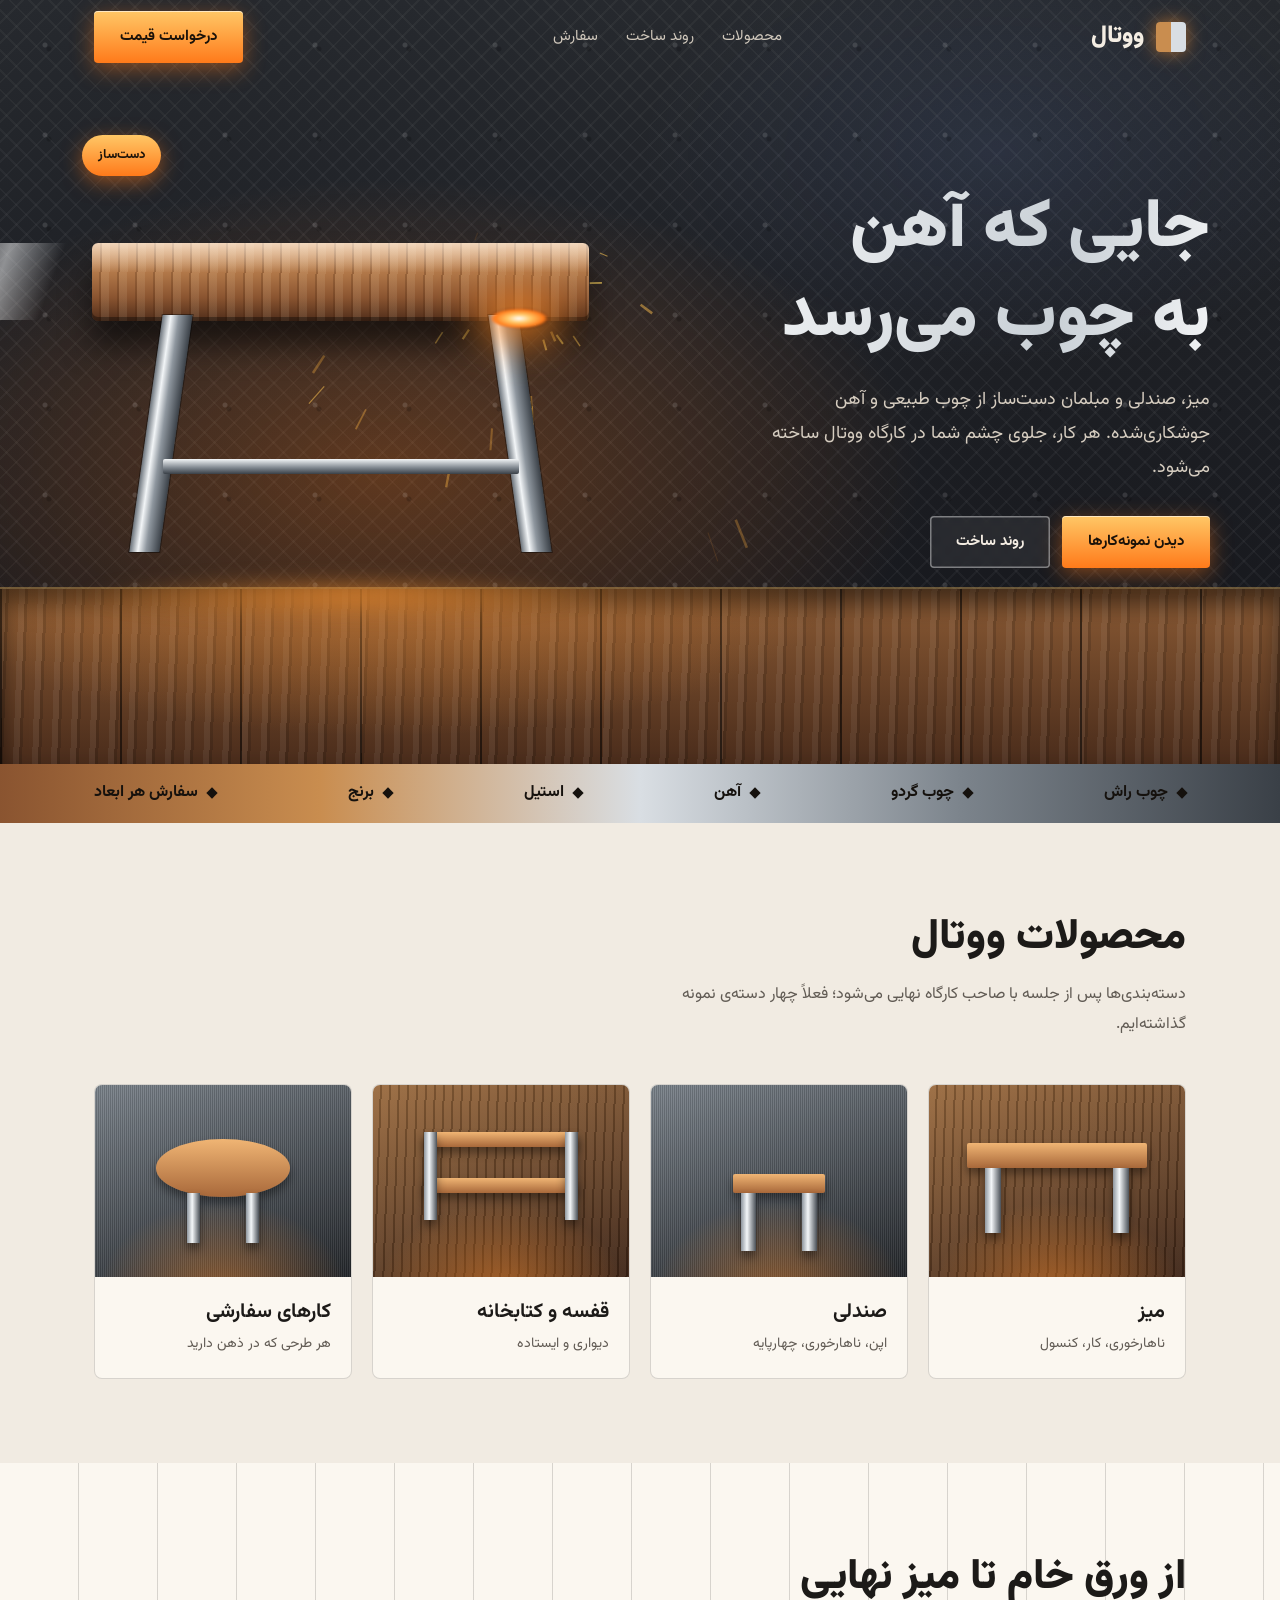
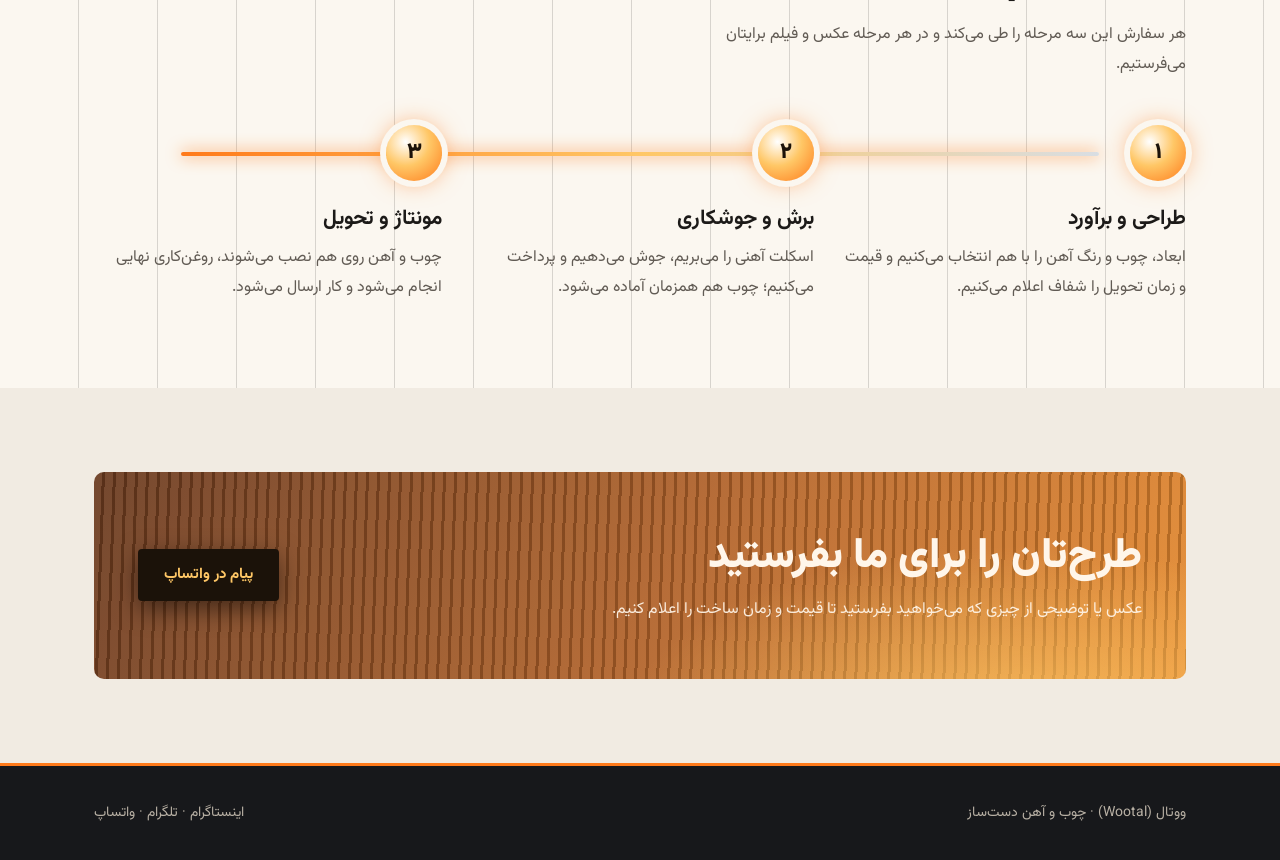
==== main.html @ 9507e295 "Rename main1.html to main.html" ====
<!DOCTYPE html>
<html lang="fa" dir="rtl">
<head>
<meta charset="utf-8">
<meta name="viewport" content="width=device-width, initial-scale=1, viewport-fit=cover">
<title>ووتال | چوب و آهن، با جرقه</title>
<link rel="stylesheet" href="https://fonts.googleapis.com/css2?family=Vazirmatn:wght@300;500;700;900&display=swap">
<style>
:root{
  --bg:#f1ebe2; --panel:#fbf7f0; --ink:#1c1a18; --muted:#615b54; --line:rgba(28,26,24,.16);
  --oak:#c98d4f; --walnut:#5a3523; --steel:#4b525a; --chrome:#d9dee3;
  --ember:#ff7a1a; --gold:#ffc766; --forge:#17181b;
  --font:"Vazirmatn",Tahoma,"Segoe UI",sans-serif;
  box-sizing:border-box;
  padding-top:env(safe-area-inset-top,0px);
  padding-bottom:env(safe-area-inset-bottom,0px);
}
@media (prefers-color-scheme:dark){
  :root:not([data-theme="light"]){
    --bg:#121315; --panel:#1d1f23; --ink:#f1ebe2; --muted:#a8a29a; --line:rgba(241,235,226,.14);
  }
}
:root[data-theme="dark"]{--bg:#121315;--panel:#1d1f23;--ink:#f1ebe2;--muted:#a8a29a;--line:rgba(241,235,226,.14)}
html{scroll-padding-top:env(safe-area-inset-top,0px)}
*,*::before,*::after{box-sizing:border-box}
body{margin:0;background:var(--bg);color:var(--ink);font-family:var(--font);line-height:1.9;-webkit-font-smoothing:antialiased}
a{color:inherit;text-decoration:none}
:focus-visible{outline:3px solid var(--gold);outline-offset:3px}
.wrap{max-width:1140px;margin:0 auto;padding:0 24px;position:relative}

/* ---------- forge hero ---------- */
.hero{position:relative;overflow:hidden;color:#f4ede3;background:var(--forge);isolation:isolate}
/* steel wall with diamond plate texture */
.hero::before{content:"";position:absolute;inset:0;z-index:-3;
  background:
    radial-gradient(60% 55% at 30% 62%,rgba(255,122,26,.30),transparent 70%),
    radial-gradient(40% 40% at 78% 20%,rgba(120,160,255,.10),transparent 70%),
    repeating-linear-gradient(45deg,rgba(255,255,255,.035) 0 2px,transparent 2px 14px),
    repeating-linear-gradient(-45deg,rgba(255,255,255,.035) 0 2px,transparent 2px 14px),
    linear-gradient(180deg,#26292e,#14151a)}
/* wooden floor */
.floor{position:absolute;inset-inline:0;bottom:0;height:23%;z-index:-2;
  background:
    repeating-linear-gradient(90deg,rgba(0,0,0,.55) 0 2px,transparent 2px 120px),
    repeating-linear-gradient(92deg,rgba(255,255,255,.06) 0 6px,rgba(0,0,0,.14) 6px 9px,transparent 9px 19px),
    linear-gradient(180deg,#8a5a34,#4a2c1b);
  box-shadow:inset 0 14px 24px rgba(0,0,0,.55),0 -2px 0 rgba(255,199,102,.35)}
.floor::after{content:"";position:absolute;inset:0;background:radial-gradient(50% 120% at 30% 0,rgba(255,150,50,.38),transparent 70%)}
.rivets{position:absolute;inset-inline:0;top:0;height:100%;z-index:-2;pointer-events:none;
  background:
    radial-gradient(circle,rgba(255,255,255,.35) 0 2px,transparent 3px) 0 0/90px 90px,
    radial-gradient(circle,rgba(0,0,0,.5) 0 2px,transparent 3px) 4px 4px/90px 90px;opacity:.35}
canvas#sparks{position:absolute;inset:0;width:100%;height:100%;z-index:1;pointer-events:none}

header .bar{display:flex;align-items:center;justify-content:space-between;height:74px;position:relative;z-index:2}
.logo{display:flex;align-items:center;gap:12px;font-weight:900;font-size:24px}
.logo i{width:30px;height:30px;border-radius:4px;display:block;
  background:linear-gradient(90deg,var(--oak) 0 50%,var(--chrome) 50% 100%);
  box-shadow:0 0 18px rgba(255,150,50,.6)}
nav{display:flex;gap:28px;font-size:15px;color:#d0c8bc}
nav a:hover{color:var(--gold)}

.btn{display:inline-block;padding:12px 26px;border-radius:4px;font-weight:700;font-size:15px;border:0;position:relative;overflow:hidden;cursor:pointer;transition:transform .2s,box-shadow .2s}
.btn.hot{color:#1b1209;background:linear-gradient(180deg,var(--gold),var(--ember));box-shadow:0 6px 22px rgba(255,122,26,.45),inset 0 1px 0 rgba(255,255,255,.6)}
.btn.hot:hover{transform:translateY(-2px);box-shadow:0 10px 30px rgba(255,122,26,.65),inset 0 1px 0 rgba(255,255,255,.6)}
.btn.cold{color:#f4ede3;background:rgba(255,255,255,.06);box-shadow:inset 0 0 0 1.5px rgba(255,255,255,.4);backdrop-filter:blur(4px)}
.btn.cold:hover{background:rgba(255,255,255,.16)}

.heroGrid{display:grid;grid-template-columns:1.05fr 1fr;gap:30px;align-items:center;padding:46px 0 130px;position:relative;z-index:2}
h1{font-size:clamp(36px,5.8vw,68px);line-height:1.3;font-weight:900;margin:0 0 20px;
  background:linear-gradient(100deg,#fff 0%,#c9d0d6 30%,#fff 45%,var(--gold) 58%,#c9d0d6 72%,#fff 100%);
  background-size:250% 100%;-webkit-background-clip:text;background-clip:text;color:transparent;
  animation:shine 6s ease-in-out infinite alternate}
@keyframes shine{from{background-position:100% 0}to{background-position:0 0}}
.hero p{color:#d6cdc0;font-size:18px;max-width:46ch;margin:0 0 30px}
.acts{display:flex;gap:12px;flex-wrap:wrap}

/* glossy table */
.stage{position:relative;max-width:540px;width:100%;aspect-ratio:1.05/1;margin-inline:auto}
.slab{position:absolute;inset-inline:4%;top:24%;height:15%;border-radius:6px;
  background:
    linear-gradient(180deg,rgba(255,255,255,.55) 0,rgba(255,255,255,0) 38%),
    repeating-linear-gradient(91deg,rgba(60,28,8,.0) 0 8px,rgba(60,28,8,.22) 8px 10px,rgba(255,235,200,.10) 10px 18px),
    linear-gradient(180deg,#e0a266,#8a5430 70%,#4f2d1a);
  box-shadow:0 24px 30px rgba(0,0,0,.55),inset 0 -4px 0 rgba(0,0,0,.35)}
.slab::after{content:"";position:absolute;top:0;bottom:0;width:22%;left:-30%;transform:skewX(-20deg);
  background:linear-gradient(90deg,transparent,rgba(255,255,255,.5),transparent);animation:glint 5s ease-in-out infinite}
@keyframes glint{0%,55%{left:-30%}100%{left:130%}}
.leg{position:absolute;top:38%;width:5.5%;height:46%;
  background:linear-gradient(90deg,#6b737b,#f2f5f7 28%,#8e969e 55%,#3a4047);
  box-shadow:0 0 0 1px rgba(0,0,0,.4)}
.leg.l{inset-inline-start:14%;transform:skewX(8deg)}
.leg.r{inset-inline-end:14%;transform:skewX(-8deg)}
.brace{position:absolute;top:66%;inset-inline:17%;height:2.8%;
  background:linear-gradient(180deg,#f2f5f7,#7c848c 60%,#3a4047);border-radius:2px}
.weld{position:absolute;top:36.5%;inset-inline-start:11.5%;width:11%;height:4.2%;border-radius:50%;
  background:radial-gradient(ellipse,#fff 0,var(--gold) 28%,var(--ember) 58%,transparent 75%);
  filter:blur(1px);box-shadow:0 0 40px 14px rgba(255,140,40,.8);animation:arc .18s steps(2) infinite alternate}
@keyframes arc{from{opacity:.75;transform:scale(.9)}to{opacity:1;transform:scale(1.1)}}
.glowfloor{position:absolute;inset-inline:0;bottom:3%;height:9%;border-radius:50%;background:radial-gradient(ellipse,rgba(255,150,50,.55),transparent 70%);filter:blur(8px)}
.badge{position:absolute;inset-inline-end:2%;top:3%;padding:8px 16px;border-radius:30px;font-size:13px;font-weight:700;color:#1b1209;
  background:linear-gradient(180deg,var(--gold),var(--ember));box-shadow:0 6px 20px rgba(255,122,26,.5)}

/* ---------- ribbon of materials ---------- */
.ribbon{background:linear-gradient(90deg,#8a5430,var(--oak) 25%,#d9dee3 50%,#7c848c 75%,#3a4047);color:#15110d;font-weight:700}
.ribbon .wrap{display:flex;flex-wrap:wrap;justify-content:space-between;gap:10px 24px;padding-top:14px;padding-bottom:14px}
.ribbon span{display:flex;align-items:center;gap:10px}
.ribbon span::before{content:"";width:8px;height:8px;transform:rotate(45deg);background:currentColor}

/* ---------- sections ---------- */
section.s{padding:84px 0;position:relative}
section.alt{background:var(--panel);
  background-image:repeating-linear-gradient(90deg,transparent 0 78px,var(--line) 78px 79px)}
h2{font-size:clamp(28px,3.8vw,42px);font-weight:900;margin:0 0 10px;line-height:1.5}
.lead{color:var(--muted);max-width:56ch;margin:0 0 44px}

.cats{display:grid;grid-template-columns:repeat(4,1fr);gap:20px}
.cat{position:relative;border-radius:8px;overflow:hidden;background:var(--panel);border:1px solid var(--line);transition:transform .25s,box-shadow .25s}
.cat:hover{transform:translateY(-6px);box-shadow:0 18px 40px rgba(255,122,26,.25)}
.pic{aspect-ratio:4/3;position:relative;
  background:
    radial-gradient(70% 70% at 50% 110%,rgba(255,140,40,.5),transparent 70%),
    repeating-linear-gradient(92deg,rgba(255,255,255,.05) 0 7px,rgba(0,0,0,.18) 7px 9px),
    linear-gradient(160deg,#9a6a3e,#3d2416)}
.pic.steel{background:
    radial-gradient(70% 70% at 50% 110%,rgba(255,140,40,.45),transparent 70%),
    repeating-linear-gradient(90deg,rgba(255,255,255,.07) 0 1px,rgba(0,0,0,.12) 1px 2px),
    linear-gradient(160deg,#7b838b,#23262a)}
.pic i{position:absolute;display:block;box-shadow:0 6px 10px rgba(0,0,0,.4)}
.pic .w{background:linear-gradient(180deg,#f0b574,#a8683a);border-radius:2px}
.pic .m{background:linear-gradient(90deg,#8e969e,#f4f7f9 40%,#4a5057)}
.t .w{inset-inline:15%;top:30%;height:13%}.t .m{width:6%;height:34%;top:43%}.t .m.a{inset-inline-start:22%}.t .m.b{inset-inline-end:22%}
.c .w{inset-inline:32%;top:46%;height:10%}.c .m{width:6%;height:30%;top:56%}.c .m.a{inset-inline-start:35%}.c .m.b{inset-inline-end:35%}
.s1 .w{inset-inline:20%;top:24%;height:8%}.s1 .w.b{top:48%}.s1 .m{width:5%;height:46%;top:24%}.s1 .m.a{inset-inline-start:20%}.s1 .m.b{inset-inline-end:20%}
.o .w{inset-inline:24%;top:28%;height:30%;border-radius:50%}.o .m{width:5%;height:26%;top:56%}.o .m.a{inset-inline-start:36%}.o .m.b{inset-inline-end:36%}
.cat h3{margin:16px 20px 0;font-size:20px}
.cat span.d{display:block;margin:0 20px 20px;color:var(--muted);font-size:14px}

/* process: glowing weld line */
.steps{display:grid;grid-template-columns:repeat(3,1fr);gap:24px;position:relative}
.steps::before{content:"";position:absolute;top:27px;inset-inline:8%;height:4px;border-radius:2px;
  background:linear-gradient(90deg,var(--ember),var(--gold),var(--chrome));box-shadow:0 0 16px var(--ember)}
.step{position:relative;padding-top:0}
.node{width:56px;height:56px;border-radius:50%;display:grid;place-items:center;font-weight:900;font-size:22px;color:#1b1209;
  background:radial-gradient(circle at 35% 30%,#fff,var(--gold) 45%,var(--ember));box-shadow:0 0 0 6px var(--bg),0 0 24px rgba(255,122,26,.7)}
section.alt .node{box-shadow:0 0 0 6px var(--panel),0 0 24px rgba(255,122,26,.7)}
.step b{display:block;font-size:21px;margin:18px 0 4px}
.step p{margin:0;color:var(--muted)}

.cta{border-radius:10px;padding:54px 44px;display:grid;grid-template-columns:1fr auto;gap:26px;align-items:center;color:#fff6ea;position:relative;overflow:hidden;
  background:
    radial-gradient(60% 140% at 85% 120%,rgba(255,200,100,.75),transparent 60%),
    repeating-linear-gradient(92deg,rgba(255,255,255,.07) 0 8px,rgba(0,0,0,.18) 8px 11px),
    linear-gradient(120deg,#6a3a1f,#b4642a 55%,#e68a2e)}
.cta h2{margin:0 0 6px}.cta p{margin:0;opacity:.92}
.cta .btn{background:#1b1209;color:var(--gold);box-shadow:0 8px 24px rgba(0,0,0,.5)}
.cta .btn:hover{transform:translateY(-2px)}

footer{background:var(--forge);color:#b8b0a4;padding:34px 0;font-size:14px;border-top:3px solid var(--ember)}
footer .wrap{display:flex;justify-content:space-between;flex-wrap:wrap;gap:12px}

@media (max-width:880px){
  nav{display:none}
  .heroGrid{grid-template-columns:1fr;padding-bottom:150px}
  .cats{grid-template-columns:repeat(2,1fr)}
  .steps{grid-template-columns:1fr;gap:34px}.steps::before{display:none}
  .cta{grid-template-columns:1fr;padding:36px 24px}
}
@media (prefers-reduced-motion:reduce){
  h1,.slab::after,.weld{animation:none}
  .btn,.cat{transition:none}
}
</style>
</head>
<body>

<div class="hero" id="top">
  <div class="rivets"></div>
  <div class="floor"></div>
  <canvas id="sparks" aria-hidden="true"></canvas>

  <header>
    <div class="wrap bar">
      <a class="logo" href="#top"><i aria-hidden="true"></i>ووتال</a>
      <nav aria-label="منوی اصلی">
        <a href="#products">محصولات</a>
        <a href="#process">روند ساخت</a>
        <a href="#order">سفارش</a>
      </nav>
      <a class="btn hot" href="#order">درخواست قیمت</a>
    </div>
  </header>

  <div class="wrap heroGrid">
    <div>
      <h1>جایی که آهن<br>به چوب می‌رسد</h1>
      <p>میز، صندلی و مبلمان دست‌ساز از چوب طبیعی و آهن جوشکاری‌شده. هر کار، جلوی چشم شما در کارگاه ووتال ساخته می‌شود.</p>
      <div class="acts">
        <a class="btn hot" href="#products">دیدن نمونه‌کارها</a>
        <a class="btn cold" href="#process">روند ساخت</a>
      </div>
    </div>
    <div class="stage" id="stage" role="img" aria-label="تصویر گرافیکی میز با صفحه چوبی براق و پایه آهنی در حال جوشکاری">
      <div class="glowfloor"></div>
      <div class="slab"></div>
      <div class="leg l"></div><div class="leg r"></div>
      <div class="brace"></div>
      <div class="weld" id="weld"></div>
      <div class="badge">دست‌ساز</div>
    </div>
  </div>
</div>

<div class="ribbon">
  <div class="wrap"><span>چوب راش</span><span>چوب گردو</span><span>آهن</span><span>استیل</span><span>برنج</span><span>سفارش هر ابعاد</span></div>
</div>

<main>
  <section class="s" id="products">
    <div class="wrap">
      <h2>محصولات ووتال</h2>
      <p class="lead">دسته‌بندی‌ها پس از جلسه با صاحب کارگاه نهایی می‌شود؛ فعلاً چهار دسته‌ی نمونه گذاشته‌ایم.</p>
      <div class="cats">
        <a class="cat" href="#"><div class="pic t"><i class="w"></i><i class="m a"></i><i class="m b"></i></div><h3>میز</h3><span class="d">ناهارخوری، کار، کنسول</span></a>
        <a class="cat" href="#"><div class="pic steel c"><i class="w"></i><i class="m a"></i><i class="m b"></i></div><h3>صندلی</h3><span class="d">اپن، ناهارخوری، چهارپایه</span></a>
        <a class="cat" href="#"><div class="pic s1"><i class="w"></i><i class="w b"></i><i class="m a"></i><i class="m b"></i></div><h3>قفسه و کتابخانه</h3><span class="d">دیواری و ایستاده</span></a>
        <a class="cat" href="#"><div class="pic steel o"><i class="w"></i><i class="m a"></i><i class="m b"></i></div><h3>کارهای سفارشی</h3><span class="d">هر طرحی که در ذهن دارید</span></a>
      </div>
    </div>
  </section>

  <section class="s alt" id="process">
    <div class="wrap">
      <h2>از ورق خام تا میز نهایی</h2>
      <p class="lead">هر سفارش این سه مرحله را طی می‌کند و در هر مرحله عکس و فیلم برایتان می‌فرستیم.</p>
      <div class="steps">
        <div class="step"><div class="node">۱</div><b>طراحی و برآورد</b><p>ابعاد، چوب و رنگ آهن را با هم انتخاب می‌کنیم و قیمت و زمان تحویل را شفاف اعلام می‌کنیم.</p></div>
        <div class="step"><div class="node">۲</div><b>برش و جوشکاری</b><p>اسکلت آهنی را می‌بریم، جوش می‌دهیم و پرداخت می‌کنیم؛ چوب هم همزمان آماده می‌شود.</p></div>
        <div class="step"><div class="node">۳</div><b>مونتاژ و تحویل</b><p>چوب و آهن روی هم نصب می‌شوند، روغن‌کاری نهایی انجام می‌شود و کار ارسال می‌شود.</p></div>
      </div>
    </div>
  </section>

  <section class="s" id="order">
    <div class="wrap">
      <div class="cta">
        <div>
          <h2>طرح‌تان را برای ما بفرستید</h2>
          <p>عکس یا توضیحی از چیزی که می‌خواهید بفرستید تا قیمت و زمان ساخت را اعلام کنیم.</p>
        </div>
        <a class="btn" href="#">پیام در واتساپ</a>
      </div>
    </div>
  </section>
</main>

<footer>
  <div class="wrap"><span>ووتال (Wootal) · چوب و آهن دست‌ساز</span><span>اینستاگرام · تلگرام · واتساپ</span></div>
</footer>

<script>
(function(){
  var hero=document.querySelector('.hero'),cv=document.getElementById('sparks'),weld=document.getElementById('weld');
  if(!cv||matchMedia('(prefers-reduced-motion: reduce)').matches)return;
  var ctx=cv.getContext('2d'),P=[],W=0,H=0,dpr=Math.min(devicePixelRatio||1,2),last=0,acc=0;
  function size(){var r=hero.getBoundingClientRect();W=r.width;H=r.height;cv.width=W*dpr;cv.height=H*dpr;ctx.setTransform(dpr,0,0,dpr,0,0)}
  size();addEventListener('resize',size);
  function origin(){var a=weld.getBoundingClientRect(),b=hero.getBoundingClientRect();return{x:a.left-b.left+a.width/2,y:a.top-b.top+a.height/2}}
  function burst(n){var o=origin();for(var i=0;i<n;i++){var a=-Math.PI/2+(Math.random()-.5)*2.6,s=80+Math.random()*320;
    P.push({x:o.x,y:o.y,vx:Math.cos(a)*s,vy:Math.sin(a)*s,l:0,m:.5+Math.random()*.9,z:1+Math.random()*1.6})}}
  function tick(t){
    var dt=Math.min((t-last)/1000||0,.05);last=t;acc+=dt;
    if(acc>.07){burst(3+(Math.random()*4|0));acc=0;if(Math.random()<.07)burst(26)}
    ctx.clearRect(0,0,W,H);ctx.globalCompositeOperation='lighter';
    for(var i=P.length-1;i>=0;i--){var p=P[i];p.l+=dt;if(p.l>p.m){P.splice(i,1);continue}
      p.vy+=700*dt;p.vx*=.995;var px=p.x,py=p.y;p.x+=p.vx*dt;p.y+=p.vy*dt;
      if(p.y>H*.8&&p.vy>0){p.vy*=-.35;p.y=H*.8}
      var k=1-p.l/p.m;ctx.strokeStyle='rgba(255,'+(150+k*90|0)+','+(40+k*80|0)+','+k+')';ctx.lineWidth=p.z;
      ctx.beginPath();ctx.moveTo(px,py);ctx.lineTo(p.x,p.y);ctx.stroke()}
    requestAnimationFrame(tick)}
  requestAnimationFrame(tick);
})();
</script>
</body>
</html>
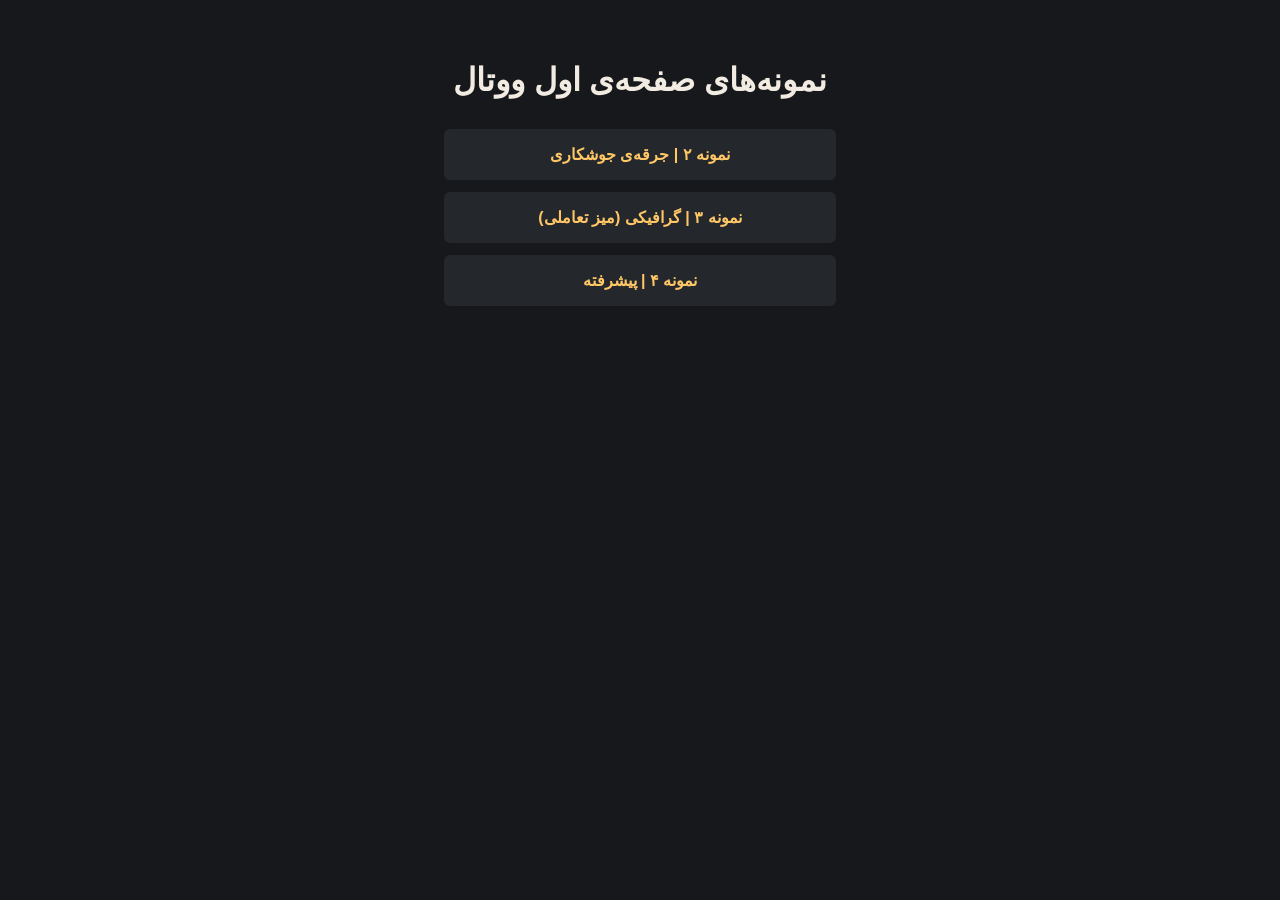
==== commit dc8d63ec: "Update main.html" ====
--- a/main.html
+++ b/main.html
@@ -2,284 +2,19 @@
 <html lang="fa" dir="rtl">
 <head>
 <meta charset="utf-8">
-<meta name="viewport" content="width=device-width, initial-scale=1, viewport-fit=cover">
-<title>ووتال | چوب و آهن، با جرقه</title>
-<link rel="stylesheet" href="https://fonts.googleapis.com/css2?family=Vazirmatn:wght@300;500;700;900&display=swap">
+<meta name="viewport" content="width=device-width, initial-scale=1">
+<title>ووتال | نمونه‌ها</title>
 <style>
-:root{
-  --bg:#f1ebe2; --panel:#fbf7f0; --ink:#1c1a18; --muted:#615b54; --line:rgba(28,26,24,.16);
-  --oak:#c98d4f; --walnut:#5a3523; --steel:#4b525a; --chrome:#d9dee3;
-  --ember:#ff7a1a; --gold:#ffc766; --forge:#17181b;
-  --font:"Vazirmatn",Tahoma,"Segoe UI",sans-serif;
-  box-sizing:border-box;
-  padding-top:env(safe-area-inset-top,0px);
-  padding-bottom:env(safe-area-inset-bottom,0px);
-}
-@media (prefers-color-scheme:dark){
-  :root:not([data-theme="light"]){
-    --bg:#121315; --panel:#1d1f23; --ink:#f1ebe2; --muted:#a8a29a; --line:rgba(241,235,226,.14);
-  }
-}
-:root[data-theme="dark"]{--bg:#121315;--panel:#1d1f23;--ink:#f1ebe2;--muted:#a8a29a;--line:rgba(241,235,226,.14)}
-html{scroll-padding-top:env(safe-area-inset-top,0px)}
-*,*::before,*::after{box-sizing:border-box}
-body{margin:0;background:var(--bg);color:var(--ink);font-family:var(--font);line-height:1.9;-webkit-font-smoothing:antialiased}
-a{color:inherit;text-decoration:none}
-:focus-visible{outline:3px solid var(--gold);outline-offset:3px}
-.wrap{max-width:1140px;margin:0 auto;padding:0 24px;position:relative}
-
-/* ---------- forge hero ---------- */
-.hero{position:relative;overflow:hidden;color:#f4ede3;background:var(--forge);isolation:isolate}
-/* steel wall with diamond plate texture */
-.hero::before{content:"";position:absolute;inset:0;z-index:-3;
-  background:
-    radial-gradient(60% 55% at 30% 62%,rgba(255,122,26,.30),transparent 70%),
-    radial-gradient(40% 40% at 78% 20%,rgba(120,160,255,.10),transparent 70%),
-    repeating-linear-gradient(45deg,rgba(255,255,255,.035) 0 2px,transparent 2px 14px),
-    repeating-linear-gradient(-45deg,rgba(255,255,255,.035) 0 2px,transparent 2px 14px),
-    linear-gradient(180deg,#26292e,#14151a)}
-/* wooden floor */
-.floor{position:absolute;inset-inline:0;bottom:0;height:23%;z-index:-2;
-  background:
-    repeating-linear-gradient(90deg,rgba(0,0,0,.55) 0 2px,transparent 2px 120px),
-    repeating-linear-gradient(92deg,rgba(255,255,255,.06) 0 6px,rgba(0,0,0,.14) 6px 9px,transparent 9px 19px),
-    linear-gradient(180deg,#8a5a34,#4a2c1b);
-  box-shadow:inset 0 14px 24px rgba(0,0,0,.55),0 -2px 0 rgba(255,199,102,.35)}
-.floor::after{content:"";position:absolute;inset:0;background:radial-gradient(50% 120% at 30% 0,rgba(255,150,50,.38),transparent 70%)}
-.rivets{position:absolute;inset-inline:0;top:0;height:100%;z-index:-2;pointer-events:none;
-  background:
-    radial-gradient(circle,rgba(255,255,255,.35) 0 2px,transparent 3px) 0 0/90px 90px,
-    radial-gradient(circle,rgba(0,0,0,.5) 0 2px,transparent 3px) 4px 4px/90px 90px;opacity:.35}
-canvas#sparks{position:absolute;inset:0;width:100%;height:100%;z-index:1;pointer-events:none}
-
-header .bar{display:flex;align-items:center;justify-content:space-between;height:74px;position:relative;z-index:2}
-.logo{display:flex;align-items:center;gap:12px;font-weight:900;font-size:24px}
-.logo i{width:30px;height:30px;border-radius:4px;display:block;
-  background:linear-gradient(90deg,var(--oak) 0 50%,var(--chrome) 50% 100%);
-  box-shadow:0 0 18px rgba(255,150,50,.6)}
-nav{display:flex;gap:28px;font-size:15px;color:#d0c8bc}
-nav a:hover{color:var(--gold)}
-
-.btn{display:inline-block;padding:12px 26px;border-radius:4px;font-weight:700;font-size:15px;border:0;position:relative;overflow:hidden;cursor:pointer;transition:transform .2s,box-shadow .2s}
-.btn.hot{color:#1b1209;background:linear-gradient(180deg,var(--gold),var(--ember));box-shadow:0 6px 22px rgba(255,122,26,.45),inset 0 1px 0 rgba(255,255,255,.6)}
-.btn.hot:hover{transform:translateY(-2px);box-shadow:0 10px 30px rgba(255,122,26,.65),inset 0 1px 0 rgba(255,255,255,.6)}
-.btn.cold{color:#f4ede3;background:rgba(255,255,255,.06);box-shadow:inset 0 0 0 1.5px rgba(255,255,255,.4);backdrop-filter:blur(4px)}
-.btn.cold:hover{background:rgba(255,255,255,.16)}
-
-.heroGrid{display:grid;grid-template-columns:1.05fr 1fr;gap:30px;align-items:center;padding:46px 0 130px;position:relative;z-index:2}
-h1{font-size:clamp(36px,5.8vw,68px);line-height:1.3;font-weight:900;margin:0 0 20px;
-  background:linear-gradient(100deg,#fff 0%,#c9d0d6 30%,#fff 45%,var(--gold) 58%,#c9d0d6 72%,#fff 100%);
-  background-size:250% 100%;-webkit-background-clip:text;background-clip:text;color:transparent;
-  animation:shine 6s ease-in-out infinite alternate}
-@keyframes shine{from{background-position:100% 0}to{background-position:0 0}}
-.hero p{color:#d6cdc0;font-size:18px;max-width:46ch;margin:0 0 30px}
-.acts{display:flex;gap:12px;flex-wrap:wrap}
-
-/* glossy table */
-.stage{position:relative;max-width:540px;width:100%;aspect-ratio:1.05/1;margin-inline:auto}
-.slab{position:absolute;inset-inline:4%;top:24%;height:15%;border-radius:6px;
-  background:
-    linear-gradient(180deg,rgba(255,255,255,.55) 0,rgba(255,255,255,0) 38%),
-    repeating-linear-gradient(91deg,rgba(60,28,8,.0) 0 8px,rgba(60,28,8,.22) 8px 10px,rgba(255,235,200,.10) 10px 18px),
-    linear-gradient(180deg,#e0a266,#8a5430 70%,#4f2d1a);
-  box-shadow:0 24px 30px rgba(0,0,0,.55),inset 0 -4px 0 rgba(0,0,0,.35)}
-.slab::after{content:"";position:absolute;top:0;bottom:0;width:22%;left:-30%;transform:skewX(-20deg);
-  background:linear-gradient(90deg,transparent,rgba(255,255,255,.5),transparent);animation:glint 5s ease-in-out infinite}
-@keyframes glint{0%,55%{left:-30%}100%{left:130%}}
-.leg{position:absolute;top:38%;width:5.5%;height:46%;
-  background:linear-gradient(90deg,#6b737b,#f2f5f7 28%,#8e969e 55%,#3a4047);
-  box-shadow:0 0 0 1px rgba(0,0,0,.4)}
-.leg.l{inset-inline-start:14%;transform:skewX(8deg)}
-.leg.r{inset-inline-end:14%;transform:skewX(-8deg)}
-.brace{position:absolute;top:66%;inset-inline:17%;height:2.8%;
-  background:linear-gradient(180deg,#f2f5f7,#7c848c 60%,#3a4047);border-radius:2px}
-.weld{position:absolute;top:36.5%;inset-inline-start:11.5%;width:11%;height:4.2%;border-radius:50%;
-  background:radial-gradient(ellipse,#fff 0,var(--gold) 28%,var(--ember) 58%,transparent 75%);
-  filter:blur(1px);box-shadow:0 0 40px 14px rgba(255,140,40,.8);animation:arc .18s steps(2) infinite alternate}
-@keyframes arc{from{opacity:.75;transform:scale(.9)}to{opacity:1;transform:scale(1.1)}}
-.glowfloor{position:absolute;inset-inline:0;bottom:3%;height:9%;border-radius:50%;background:radial-gradient(ellipse,rgba(255,150,50,.55),transparent 70%);filter:blur(8px)}
-.badge{position:absolute;inset-inline-end:2%;top:3%;padding:8px 16px;border-radius:30px;font-size:13px;font-weight:700;color:#1b1209;
-  background:linear-gradient(180deg,var(--gold),var(--ember));box-shadow:0 6px 20px rgba(255,122,26,.5)}
-
-/* ---------- ribbon of materials ---------- */
-.ribbon{background:linear-gradient(90deg,#8a5430,var(--oak) 25%,#d9dee3 50%,#7c848c 75%,#3a4047);color:#15110d;font-weight:700}
-.ribbon .wrap{display:flex;flex-wrap:wrap;justify-content:space-between;gap:10px 24px;padding-top:14px;padding-bottom:14px}
-.ribbon span{display:flex;align-items:center;gap:10px}
-.ribbon span::before{content:"";width:8px;height:8px;transform:rotate(45deg);background:currentColor}
-
-/* ---------- sections ---------- */
-section.s{padding:84px 0;position:relative}
-section.alt{background:var(--panel);
-  background-image:repeating-linear-gradient(90deg,transparent 0 78px,var(--line) 78px 79px)}
-h2{font-size:clamp(28px,3.8vw,42px);font-weight:900;margin:0 0 10px;line-height:1.5}
-.lead{color:var(--muted);max-width:56ch;margin:0 0 44px}
-
-.cats{display:grid;grid-template-columns:repeat(4,1fr);gap:20px}
-.cat{position:relative;border-radius:8px;overflow:hidden;background:var(--panel);border:1px solid var(--line);transition:transform .25s,box-shadow .25s}
-.cat:hover{transform:translateY(-6px);box-shadow:0 18px 40px rgba(255,122,26,.25)}
-.pic{aspect-ratio:4/3;position:relative;
-  background:
-    radial-gradient(70% 70% at 50% 110%,rgba(255,140,40,.5),transparent 70%),
-    repeating-linear-gradient(92deg,rgba(255,255,255,.05) 0 7px,rgba(0,0,0,.18) 7px 9px),
-    linear-gradient(160deg,#9a6a3e,#3d2416)}
-.pic.steel{background:
-    radial-gradient(70% 70% at 50% 110%,rgba(255,140,40,.45),transparent 70%),
-    repeating-linear-gradient(90deg,rgba(255,255,255,.07) 0 1px,rgba(0,0,0,.12) 1px 2px),
-    linear-gradient(160deg,#7b838b,#23262a)}
-.pic i{position:absolute;display:block;box-shadow:0 6px 10px rgba(0,0,0,.4)}
-.pic .w{background:linear-gradient(180deg,#f0b574,#a8683a);border-radius:2px}
-.pic .m{background:linear-gradient(90deg,#8e969e,#f4f7f9 40%,#4a5057)}
-.t .w{inset-inline:15%;top:30%;height:13%}.t .m{width:6%;height:34%;top:43%}.t .m.a{inset-inline-start:22%}.t .m.b{inset-inline-end:22%}
-.c .w{inset-inline:32%;top:46%;height:10%}.c .m{width:6%;height:30%;top:56%}.c .m.a{inset-inline-start:35%}.c .m.b{inset-inline-end:35%}
-.s1 .w{inset-inline:20%;top:24%;height:8%}.s1 .w.b{top:48%}.s1 .m{width:5%;height:46%;top:24%}.s1 .m.a{inset-inline-start:20%}.s1 .m.b{inset-inline-end:20%}
-.o .w{inset-inline:24%;top:28%;height:30%;border-radius:50%}.o .m{width:5%;height:26%;top:56%}.o .m.a{inset-inline-start:36%}.o .m.b{inset-inline-end:36%}
-.cat h3{margin:16px 20px 0;font-size:20px}
-.cat span.d{display:block;margin:0 20px 20px;color:var(--muted);font-size:14px}
-
-/* process: glowing weld line */
-.steps{display:grid;grid-template-columns:repeat(3,1fr);gap:24px;position:relative}
-.steps::before{content:"";position:absolute;top:27px;inset-inline:8%;height:4px;border-radius:2px;
-  background:linear-gradient(90deg,var(--ember),var(--gold),var(--chrome));box-shadow:0 0 16px var(--ember)}
-.step{position:relative;padding-top:0}
-.node{width:56px;height:56px;border-radius:50%;display:grid;place-items:center;font-weight:900;font-size:22px;color:#1b1209;
-  background:radial-gradient(circle at 35% 30%,#fff,var(--gold) 45%,var(--ember));box-shadow:0 0 0 6px var(--bg),0 0 24px rgba(255,122,26,.7)}
-section.alt .node{box-shadow:0 0 0 6px var(--panel),0 0 24px rgba(255,122,26,.7)}
-.step b{display:block;font-size:21px;margin:18px 0 4px}
-.step p{margin:0;color:var(--muted)}
-
-.cta{border-radius:10px;padding:54px 44px;display:grid;grid-template-columns:1fr auto;gap:26px;align-items:center;color:#fff6ea;position:relative;overflow:hidden;
-  background:
-    radial-gradient(60% 140% at 85% 120%,rgba(255,200,100,.75),transparent 60%),
-    repeating-linear-gradient(92deg,rgba(255,255,255,.07) 0 8px,rgba(0,0,0,.18) 8px 11px),
-    linear-gradient(120deg,#6a3a1f,#b4642a 55%,#e68a2e)}
-.cta h2{margin:0 0 6px}.cta p{margin:0;opacity:.92}
-.cta .btn{background:#1b1209;color:var(--gold);box-shadow:0 8px 24px rgba(0,0,0,.5)}
-.cta .btn:hover{transform:translateY(-2px)}
-
-footer{background:var(--forge);color:#b8b0a4;padding:34px 0;font-size:14px;border-top:3px solid var(--ember)}
-footer .wrap{display:flex;justify-content:space-between;flex-wrap:wrap;gap:12px}
-
-@media (max-width:880px){
-  nav{display:none}
-  .heroGrid{grid-template-columns:1fr;padding-bottom:150px}
-  .cats{grid-template-columns:repeat(2,1fr)}
-  .steps{grid-template-columns:1fr;gap:34px}.steps::before{display:none}
-  .cta{grid-template-columns:1fr;padding:36px 24px}
-}
-@media (prefers-reduced-motion:reduce){
-  h1,.slab::after,.weld{animation:none}
-  .btn,.cat{transition:none}
-}
+  body{font-family:Tahoma,sans-serif;background:#17181b;color:#f1ebe2;margin:0;padding:40px 20px;text-align:center}
+  h1{margin-bottom:30px}
+  a{display:block;max-width:360px;margin:12px auto;padding:16px;border-radius:6px;background:#24272c;color:#ffc766;text-decoration:none;font-weight:bold}
+  a:hover{background:#ff7a1a;color:#1b1209}
 </style>
 </head>
 <body>
-
-<div class="hero" id="top">
-  <div class="rivets"></div>
-  <div class="floor"></div>
-  <canvas id="sparks" aria-hidden="true"></canvas>
-
-  <header>
-    <div class="wrap bar">
-      <a class="logo" href="#top"><i aria-hidden="true"></i>ووتال</a>
-      <nav aria-label="منوی اصلی">
-        <a href="#products">محصولات</a>
-        <a href="#process">روند ساخت</a>
-        <a href="#order">سفارش</a>
-      </nav>
-      <a class="btn hot" href="#order">درخواست قیمت</a>
-    </div>
-  </header>
-
-  <div class="wrap heroGrid">
-    <div>
-      <h1>جایی که آهن<br>به چوب می‌رسد</h1>
-      <p>میز، صندلی و مبلمان دست‌ساز از چوب طبیعی و آهن جوشکاری‌شده. هر کار، جلوی چشم شما در کارگاه ووتال ساخته می‌شود.</p>
-      <div class="acts">
-        <a class="btn hot" href="#products">دیدن نمونه‌کارها</a>
-        <a class="btn cold" href="#process">روند ساخت</a>
-      </div>
-    </div>
-    <div class="stage" id="stage" role="img" aria-label="تصویر گرافیکی میز با صفحه چوبی براق و پایه آهنی در حال جوشکاری">
-      <div class="glowfloor"></div>
-      <div class="slab"></div>
-      <div class="leg l"></div><div class="leg r"></div>
-      <div class="brace"></div>
-      <div class="weld" id="weld"></div>
-      <div class="badge">دست‌ساز</div>
-    </div>
-  </div>
-</div>
-
-<div class="ribbon">
-  <div class="wrap"><span>چوب راش</span><span>چوب گردو</span><span>آهن</span><span>استیل</span><span>برنج</span><span>سفارش هر ابعاد</span></div>
-</div>
-
-<main>
-  <section class="s" id="products">
-    <div class="wrap">
-      <h2>محصولات ووتال</h2>
-      <p class="lead">دسته‌بندی‌ها پس از جلسه با صاحب کارگاه نهایی می‌شود؛ فعلاً چهار دسته‌ی نمونه گذاشته‌ایم.</p>
-      <div class="cats">
-        <a class="cat" href="#"><div class="pic t"><i class="w"></i><i class="m a"></i><i class="m b"></i></div><h3>میز</h3><span class="d">ناهارخوری، کار، کنسول</span></a>
-        <a class="cat" href="#"><div class="pic steel c"><i class="w"></i><i class="m a"></i><i class="m b"></i></div><h3>صندلی</h3><span class="d">اپن، ناهارخوری، چهارپایه</span></a>
-        <a class="cat" href="#"><div class="pic s1"><i class="w"></i><i class="w b"></i><i class="m a"></i><i class="m b"></i></div><h3>قفسه و کتابخانه</h3><span class="d">دیواری و ایستاده</span></a>
-        <a class="cat" href="#"><div class="pic steel o"><i class="w"></i><i class="m a"></i><i class="m b"></i></div><h3>کارهای سفارشی</h3><span class="d">هر طرحی که در ذهن دارید</span></a>
-      </div>
-    </div>
-  </section>
-
-  <section class="s alt" id="process">
-    <div class="wrap">
-      <h2>از ورق خام تا میز نهایی</h2>
-      <p class="lead">هر سفارش این سه مرحله را طی می‌کند و در هر مرحله عکس و فیلم برایتان می‌فرستیم.</p>
-      <div class="steps">
-        <div class="step"><div class="node">۱</div><b>طراحی و برآورد</b><p>ابعاد، چوب و رنگ آهن را با هم انتخاب می‌کنیم و قیمت و زمان تحویل را شفاف اعلام می‌کنیم.</p></div>
-        <div class="step"><div class="node">۲</div><b>برش و جوشکاری</b><p>اسکلت آهنی را می‌بریم، جوش می‌دهیم و پرداخت می‌کنیم؛ چوب هم همزمان آماده می‌شود.</p></div>
-        <div class="step"><div class="node">۳</div><b>مونتاژ و تحویل</b><p>چوب و آهن روی هم نصب می‌شوند، روغن‌کاری نهایی انجام می‌شود و کار ارسال می‌شود.</p></div>
-      </div>
-    </div>
-  </section>
-
-  <section class="s" id="order">
-    <div class="wrap">
-      <div class="cta">
-        <div>
-          <h2>طرح‌تان را برای ما بفرستید</h2>
-          <p>عکس یا توضیحی از چیزی که می‌خواهید بفرستید تا قیمت و زمان ساخت را اعلام کنیم.</p>
-        </div>
-        <a class="btn" href="#">پیام در واتساپ</a>
-      </div>
-    </div>
-  </section>
-</main>
-
-<footer>
-  <div class="wrap"><span>ووتال (Wootal) · چوب و آهن دست‌ساز</span><span>اینستاگرام · تلگرام · واتساپ</span></div>
-</footer>
-
-<script>
-(function(){
-  var hero=document.querySelector('.hero'),cv=document.getElementById('sparks'),weld=document.getElementById('weld');
-  if(!cv||matchMedia('(prefers-reduced-motion: reduce)').matches)return;
-  var ctx=cv.getContext('2d'),P=[],W=0,H=0,dpr=Math.min(devicePixelRatio||1,2),last=0,acc=0;
-  function size(){var r=hero.getBoundingClientRect();W=r.width;H=r.height;cv.width=W*dpr;cv.height=H*dpr;ctx.setTransform(dpr,0,0,dpr,0,0)}
-  size();addEventListener('resize',size);
-  function origin(){var a=weld.getBoundingClientRect(),b=hero.getBoundingClientRect();return{x:a.left-b.left+a.width/2,y:a.top-b.top+a.height/2}}
-  function burst(n){var o=origin();for(var i=0;i<n;i++){var a=-Math.PI/2+(Math.random()-.5)*2.6,s=80+Math.random()*320;
-    P.push({x:o.x,y:o.y,vx:Math.cos(a)*s,vy:Math.sin(a)*s,l:0,m:.5+Math.random()*.9,z:1+Math.random()*1.6})}}
-  function tick(t){
-    var dt=Math.min((t-last)/1000||0,.05);last=t;acc+=dt;
-    if(acc>.07){burst(3+(Math.random()*4|0));acc=0;if(Math.random()<.07)burst(26)}
-    ctx.clearRect(0,0,W,H);ctx.globalCompositeOperation='lighter';
-    for(var i=P.length-1;i>=0;i--){var p=P[i];p.l+=dt;if(p.l>p.m){P.splice(i,1);continue}
-      p.vy+=700*dt;p.vx*=.995;var px=p.x,py=p.y;p.x+=p.vx*dt;p.y+=p.vy*dt;
-      if(p.y>H*.8&&p.vy>0){p.vy*=-.35;p.y=H*.8}
-      var k=1-p.l/p.m;ctx.strokeStyle='rgba(255,'+(150+k*90|0)+','+(40+k*80|0)+','+k+')';ctx.lineWidth=p.z;
-      ctx.beginPath();ctx.moveTo(px,py);ctx.lineTo(p.x,p.y);ctx.stroke()}
-    requestAnimationFrame(tick)}
-  requestAnimationFrame(tick);
-})();
-</script>
+  <h1>نمونه‌های صفحه‌ی اول ووتال</h1>
+  <a href="v2.html">نمونه ۲ | جرقه‌ی جوشکاری</a>
+  <a href="v3.html">نمونه ۳ | گرافیکی (میز تعاملی)</a>
+  <a href="v4.html">نمونه ۴ | پیشرفته</a>
 </body>
 </html>
